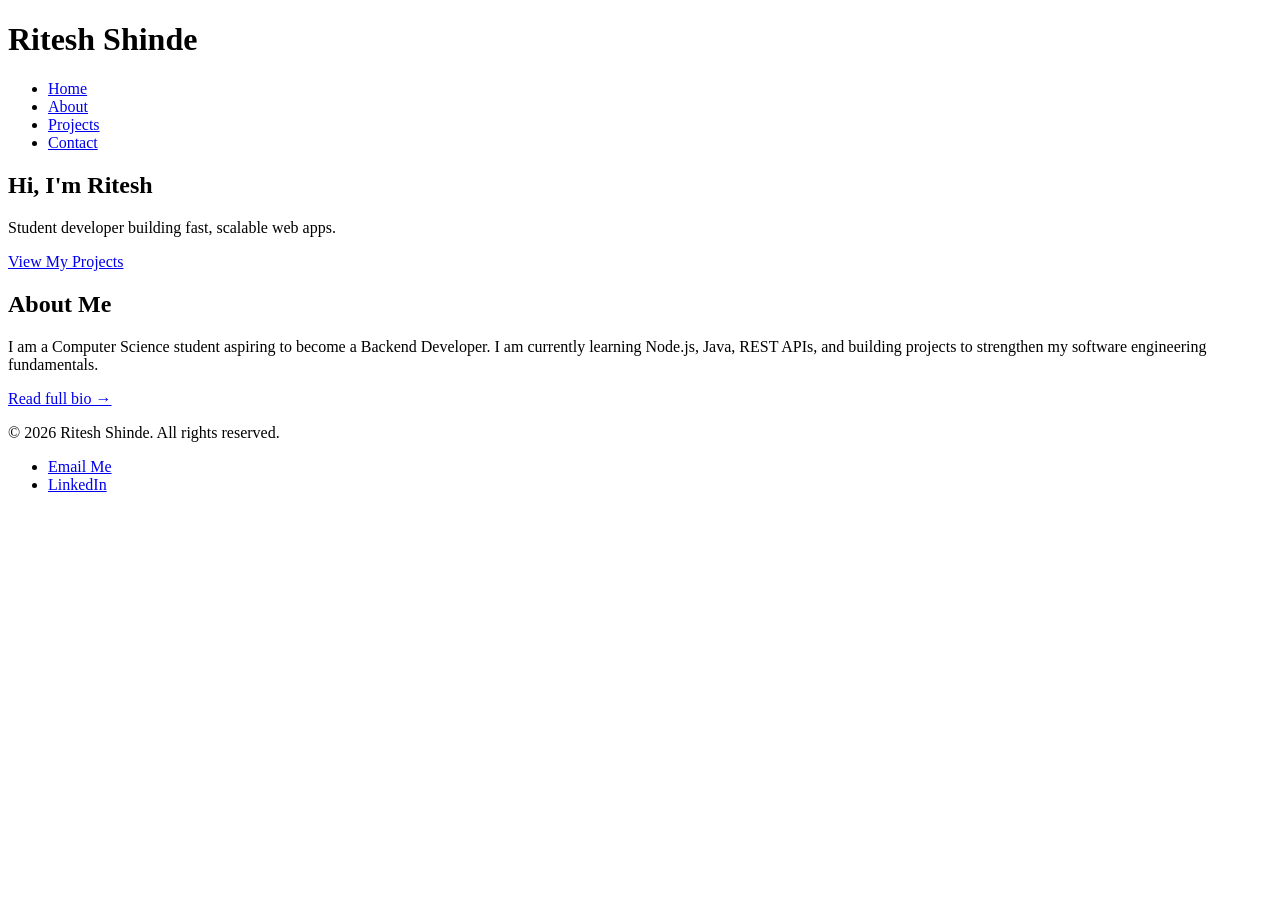
==== task-1-portfolio/index.html @ 9eefc73f "Complete Task 1: Semantic HTML5 Portfolio" ====
<!DOCTYPE html>
<html lang="en">
	<head>
	    <meta charset="UTF-8">
	    <meta name="viewport" content="width=device-width, initial-scale=1.0">

	    <title>Ritesh Shinde | Portfolio Website</title>

	    
	    <meta name="description" content="Portfolio of Ritesh Shinde, an aspiring Backend Developer learning Node.js, Java, REST APIs, and web development.">
	    <meta name="keywords" content="backend developer, node.js, java, REST API, portfolio, web development, computer science student">
	    <meta name="author" content="Ritesh Shinde">
	    
	    <meta name="robots" content="index, follow">

	    <meta property="og:title" content="Ritesh Shinde | Web Developer Portfolio">
	    <meta property="og:description" content="Explore design-driven engineering projects, technical case studies, and web applications.">
	    <meta property="og:type" content="website">
	    <meta name="twitter:card" content="summary_large_image">
	    <meta name="color-scheme" content="light dark">
	</head>
	<body>
		<header>
			<h1>Ritesh Shinde</h1>
			<nav aria-label="Primary navigation">
				<ul>
					<li><a href="index.html">Home</a></li>
					<li><a href="about.html">About</a></li>
					<li><a href="projects.html">Projects</a></li>
					<li><a href="contact.html">Contact</a></li>
				</ul>
			</nav>
		</header>

		<main>
			<section>
			    <h2>Hi, I'm Ritesh</h2>
			    <p>Student developer building fast, scalable web apps.</p>
			    <a href="projects.html">View My Projects</a>
			</section>

			<section>
			    <h2>About Me</h2>
			    <p>
			      I am a Computer Science student aspiring to become a Backend Developer. I am currently learning Node.js, Java, REST APIs, and building projects to strengthen my software engineering fundamentals.
			    </p>
			    <a href="./about.html">Read full bio &rarr;</a>
			</section>
		</main>

		<footer>
			<p>&copy; 2026 Ritesh Shinde. All rights reserved.</p>
			<nav aria-label="Footer Navigation">
			    <ul>
			      <li><a href="mailto:shinderitesh217@gmail.com">Email Me</a></li>
			      <li><a href="https://www.linkedin.com/in/ritesh-shinde2006" target="_blank" rel="noopener noreferrer">LinkedIn</a></li>
			    </ul>
			</nav>
		</footer>
	</body>
</html>
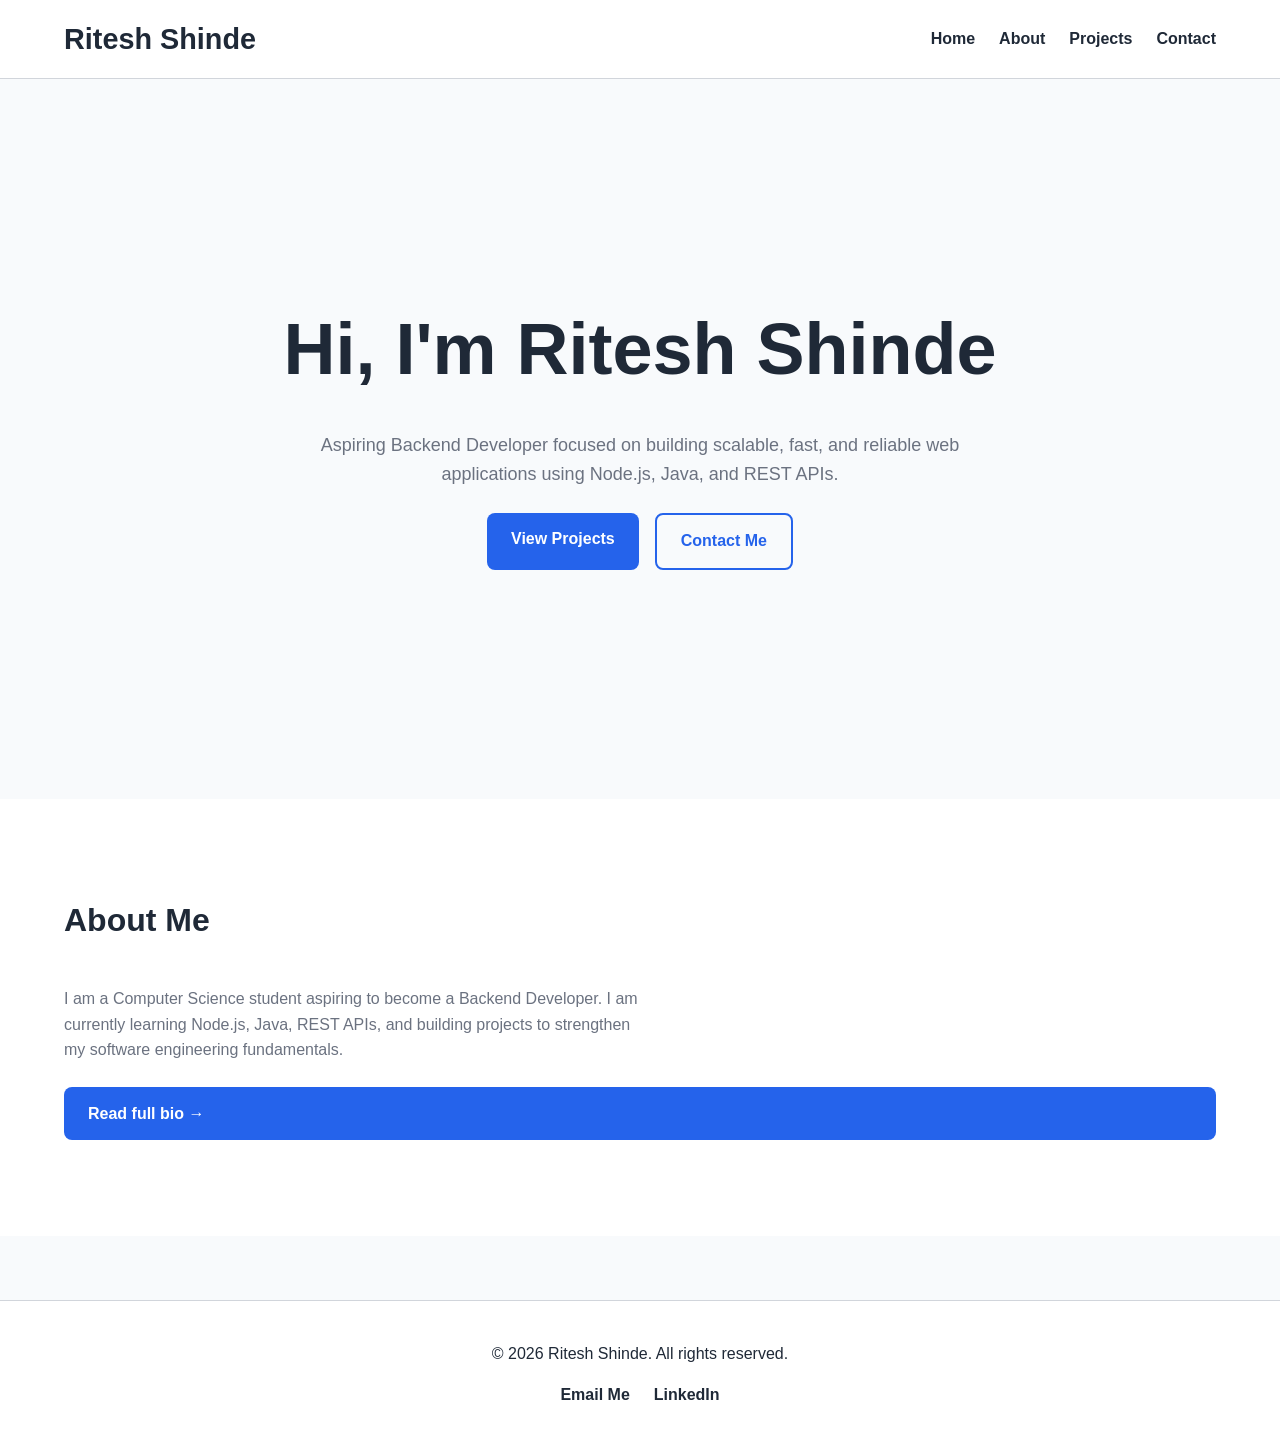
==== commit 0b719952: "Task 2 completed, advanced css and responsive architecture" ====
--- a/task-1-portfolio/index.html
+++ b/task-1-portfolio/index.html
@@ -18,44 +18,65 @@
 	    <meta property="og:type" content="website">
 	    <meta name="twitter:card" content="summary_large_image">
 	    <meta name="color-scheme" content="light dark">
+	    <link rel="stylesheet" href="./css/style.css">
+		<link rel="stylesheet" href="./css/responsive.css">
 	</head>
 	<body>
 		<header>
-			<h1>Ritesh Shinde</h1>
-			<nav aria-label="Primary navigation">
-				<ul>
-					<li><a href="index.html">Home</a></li>
-					<li><a href="about.html">About</a></li>
-					<li><a href="projects.html">Projects</a></li>
-					<li><a href="contact.html">Contact</a></li>
-				</ul>
-			</nav>
+			<div class = "container">
+				<h1>Ritesh Shinde</h1>
+				<nav aria-label="Primary navigation">
+					<ul>
+						<li><a href="index.html">Home</a></li>
+						<li><a href="about.html">About</a></li>
+						<li><a href="projects.html">Projects</a></li>
+						<li><a href="contact.html">Contact</a></li>
+					</ul>
+				</nav>
+			</div>
 		</header>
 
 		<main>
-			<section>
-			    <h2>Hi, I'm Ritesh</h2>
-			    <p>Student developer building fast, scalable web apps.</p>
-			    <a href="projects.html">View My Projects</a>
+			<section class="hero">
+    			<div class="container">
+
+        			<h2>Hi, I'm Ritesh Shinde</h2>
+
+        			<p>
+			            Aspiring Backend Developer focused on building scalable,
+			            fast, and reliable web applications using Node.js,
+			            Java, and REST APIs.
+        			</p>
+
+        			<div class="hero-buttons">
+			            <a class="btn" href="projects.html">View Projects</a>
+			            <a class="btn btn-secondary" href="contact.html">Contact Me</a>
+        			</div>
+
+    			</div>
 			</section>
 
-			<section>
-			    <h2>About Me</h2>
-			    <p>
-			      I am a Computer Science student aspiring to become a Backend Developer. I am currently learning Node.js, Java, REST APIs, and building projects to strengthen my software engineering fundamentals.
-			    </p>
-			    <a href="./about.html">Read full bio &rarr;</a>
+			<section class="about-preview">
+				<div class="container">
+				    <h2>About Me</h2>
+				    <p>
+				      I am a Computer Science student aspiring to become a Backend Developer. I am currently learning Node.js, Java, REST APIs, and building projects to strengthen my software engineering fundamentals.
+				    </p>
+				    <a class="btn" href="./about.html">Read full bio &rarr;</a>
+			    </div>
 			</section>
 		</main>
 
 		<footer>
-			<p>&copy; 2026 Ritesh Shinde. All rights reserved.</p>
-			<nav aria-label="Footer Navigation">
-			    <ul>
-			      <li><a href="mailto:shinderitesh217@gmail.com">Email Me</a></li>
-			      <li><a href="https://www.linkedin.com/in/ritesh-shinde2006" target="_blank" rel="noopener noreferrer">LinkedIn</a></li>
-			    </ul>
-			</nav>
+			<div class="container">
+				<p>&copy; 2026 Ritesh Shinde. All rights reserved.</p>
+				<nav aria-label="Footer Navigation">
+				    <ul>
+				      <li><a href="mailto:shinderitesh217@gmail.com">Email Me</a></li>
+				      <li><a href="https://www.linkedin.com/in/ritesh-shinde2006" target="_blank" rel="noopener noreferrer">LinkedIn</a></li>
+				    </ul>
+				</nav>
+			</div>
 		</footer>
 	</body>
 </html>
--- a/task-1-portfolio/css/style.css
+++ b/task-1-portfolio/css/style.css
@@ -0,0 +1,369 @@
+/*CSS RESET*/
+
+*,
+*::before,
+*::after {
+    box-sizing: border-box;
+}
+
+* {
+    margin: 0;
+    padding: 0;
+}
+
+html {
+    font-size: 16px;
+    scroll-behavior: smooth;
+}
+
+body {
+    min-height: 100vh;
+    line-height: 1.6;
+    font-family: Arial, Helvetica, sans-serif;
+}
+
+img {
+    display: block;
+    max-width: 100%;
+    height: auto;
+}
+
+a {
+    text-decoration: none;
+    color: inherit;
+}
+
+ul,
+ol {
+    list-style: none;
+}
+
+button,
+input,
+textarea {
+    font: inherit;
+}
+
+
+
+/*CSS VARIABLES*/
+
+:root {
+
+    /* Colors */
+    --bg-color: #f8fafc;
+    --surface-color: #ffffff;
+    --primary-color: #2563eb;
+    --secondary-color: #1e40af;
+    --text-color: #1f2937;
+    --text-light: #6b7280;
+    --border-color: #d1d5db;
+
+    /* Spacing */
+    --space-xs: .5rem;
+    --space-sm: 1rem;
+    --space-md: 1.5rem;
+    --space-lg: 2.5rem;
+    --space-xl: 4rem;
+
+    /* Border Radius */
+    --radius-sm: .5rem;
+    --radius-md: .75rem;
+    --radius-lg: 1rem;
+
+    /* Container */
+    --container-width: 1200px;
+
+    /* Shadow */
+    --shadow: 0 4px 10px rgba(0,0,0,.08);
+}
+
+[data-theme="dark"] {
+
+    --bg-color: #111827;
+    --surface-color: #1f2937;
+    --primary-color: #60a5fa;
+    --secondary-color: #3b82f6;
+    --text-color: #f3f4f6;
+    --text-light: #d1d5db;
+    --border-color: #374151;
+}
+
+body {
+    background-color: var(--bg-color);
+    color: var(--text-color);
+}
+
+.container {
+    width: min(90%, var(--container-width));
+    margin-inline: auto;
+}
+
+
+/*NAVIGATIONS*/
+
+
+header {
+    background: var(--surface-color);
+    border-bottom: 1px solid var(--border-color);
+}
+
+header .container {
+    display: flex;
+    flex-direction: column;
+    align-items: center;
+    gap: var(--space-sm);
+    padding: var(--space-sm) 0;
+}
+
+header h1 {
+    font-size: 1.8rem;
+}
+
+nav ul {
+    display: flex;
+    flex-wrap: wrap;
+    justify-content: center;
+    gap: var(--space-md);
+}
+
+nav a {
+    font-weight: 600;
+    transition: color .2s ease;
+}
+
+nav a:hover {
+    color: var(--primary-color);
+}
+
+nav a:focus-visible {
+    outline: 2px solid var(--primary-color);
+    outline-offset: 4px;
+}
+
+/*SECTIONS*/
+
+
+section {
+    padding: var(--space-xl) 0;
+}
+
+section h2 {
+    font-size: 2rem;
+    margin-bottom: var(--space-sm);
+}
+
+section p {
+    max-width: 65ch;
+    color: var(--text-light);
+}
+
+/*BUTTONS*/
+
+
+.btn {
+    cursor: pointer;
+    display: inline-block;
+    padding: .85rem 1.5rem;
+
+    background: var(--primary-color);
+    color: white;
+
+    border-radius: var(--radius-sm);
+
+    font-weight: 600;
+
+    transition:
+        background .2s ease,
+        transform .2s ease;
+}
+
+.btn:hover {
+    background: var(--secondary-color);
+    transform: translateY(-2px);
+}
+
+.btn:focus-visible {
+    outline: 2px solid var(--primary-color);
+    outline-offset: 4px;
+}
+
+.btn-secondary {
+    background: transparent;
+    color: var(--primary-color);
+    border: 2px solid var(--primary-color);
+}
+
+.btn-secondary:hover {
+    background: var(--primary-color);
+    color: white;
+}
+
+/*FOOTER*/
+
+footer {
+    margin-top: var(--space-xl);
+    border-top: 1px solid var(--border-color);
+    background: var(--surface-color);
+}
+
+footer .container {
+    padding: var(--space-lg) 0;
+
+    display: flex;
+    flex-direction: column;
+    gap: var(--space-sm);
+    align-items: center;
+    text-align: center;
+}
+
+/*Style The Hero*/
+
+.hero {
+    padding: 6rem 0;
+}
+
+.hero .container {
+    display: flex;
+    flex-direction: column;
+    align-items: center;
+    gap: var(--space-md);
+    text-align: center;
+}
+
+.hero h2 {
+    font-size: clamp(2.2rem, 5vw, 4rem);
+    line-height: 1.2;
+}
+
+.hero p {
+    max-width: 60ch;
+    color: var(--text-light);
+    font-size: 1.1rem;
+}
+
+/*Hero buttons*/
+.hero-buttons {
+    display: flex;
+    flex-direction: column;
+    gap: var(--space-sm);
+}
+
+/*Hero Section*/
+
+.hero {
+    padding: 6rem 0;
+}
+
+.hero .container {
+    display: flex;
+    flex-direction: column;
+    align-items: center;
+    text-align: center;
+    gap: var(--space-md);
+}
+
+.hero h2 {
+    font-size: clamp(2.5rem, 6vw, 4.5rem);
+    line-height: 1.15;
+}
+
+.hero p {
+    max-width: 42rem;
+    color: var(--text-light);
+    font-size: 1.125rem;
+}
+
+/*Projects*/
+    
+.projects {
+    padding: var(--space-xl) 0;
+}
+
+.project-grid {
+    display: grid;
+    gap: var(--space-lg);
+    margin-top: var(--space-lg);
+}
+
+.project-card {
+    background: var(--surface-color);
+    padding: var(--space-lg);
+    border: 1px solid var(--border-color);
+    border-radius: var(--radius-md);
+    box-shadow: var(--shadow);
+
+    transition:
+        transform .25s ease,
+        box-shadow .25s ease;
+}
+
+.project-card:hover {
+    transform: translateY(-6px);
+    box-shadow: 0 8px 20px rgba(0,0,0,.12);
+}
+
+.project-card h3 {
+    margin-bottom: var(--space-sm);
+}
+
+.project-card p {
+    color: var(--text-light);
+}
+
+/*Contact*/
+
+.contact form {
+
+    display: flex;
+    flex-direction: column;
+
+    gap: var(--space-sm);
+
+    margin-top: var(--space-lg);
+
+    max-width: 700px;
+}
+
+.contact input,
+.contact textarea {
+
+    padding: .9rem;
+
+    border: 1px solid var(--border-color);
+
+    border-radius: var(--radius-sm);
+
+    background: var(--surface-color);
+
+    color: var(--text-color);
+}
+
+.contact textarea {
+
+    resize: vertical;
+}
+
+.contact input:focus,
+.contact textarea:focus {
+
+    outline: 2px solid var(--primary-color);
+
+    border-color: var(--primary-color);
+}
+
+/*About*/
+
+.about {
+
+    padding: var(--space-xl) 0;
+}
+
+.about p {
+
+    max-width: 70ch;
+
+    margin-bottom: var(--space-md);
+
+    color: var(--text-light);
+}
--- a/task-1-portfolio/css/responsive.css
+++ b/task-1-portfolio/css/responsive.css
@@ -0,0 +1,76 @@
+/*TABLETS*/
+
+@media (min-width: 768px) {
+
+    header .container {
+        flex-direction: row;
+        justify-content: space-between;
+    }
+
+    .hero-buttons {
+        flex-direction: row;
+    }
+
+}
+
+/*DESKTOP*/
+
+@media (min-width: 1024px) {
+
+    .hero {
+        min-height: 80vh;
+        display: flex;
+        align-items: center;
+    }
+
+}
+
+/*About Preview*/
+
+.about-preview {
+    background: var(--surface-color);
+}
+
+.about-preview .container {
+    display: flex;
+    flex-direction: column;
+    gap: var(--space-md);
+}
+
+.about-preview p {
+    max-width: 65ch;
+}
+
+/*Project Grid*/
+
+@media (min-width: 768px) {
+
+    .project-grid {
+        grid-template-columns: repeat(2, 1fr);
+    }
+
+}
+
+@media (min-width: 1024px) {
+
+    .project-grid {
+        grid-template-columns: repeat(3, 1fr);
+    }
+
+}
+
+/*Large Screens*/
+
+@media (min-width: 1024px) {
+
+    section {
+
+        padding: 6rem 0;
+    }
+
+    .contact form {
+
+        width: 70%;
+    }
+
+}
